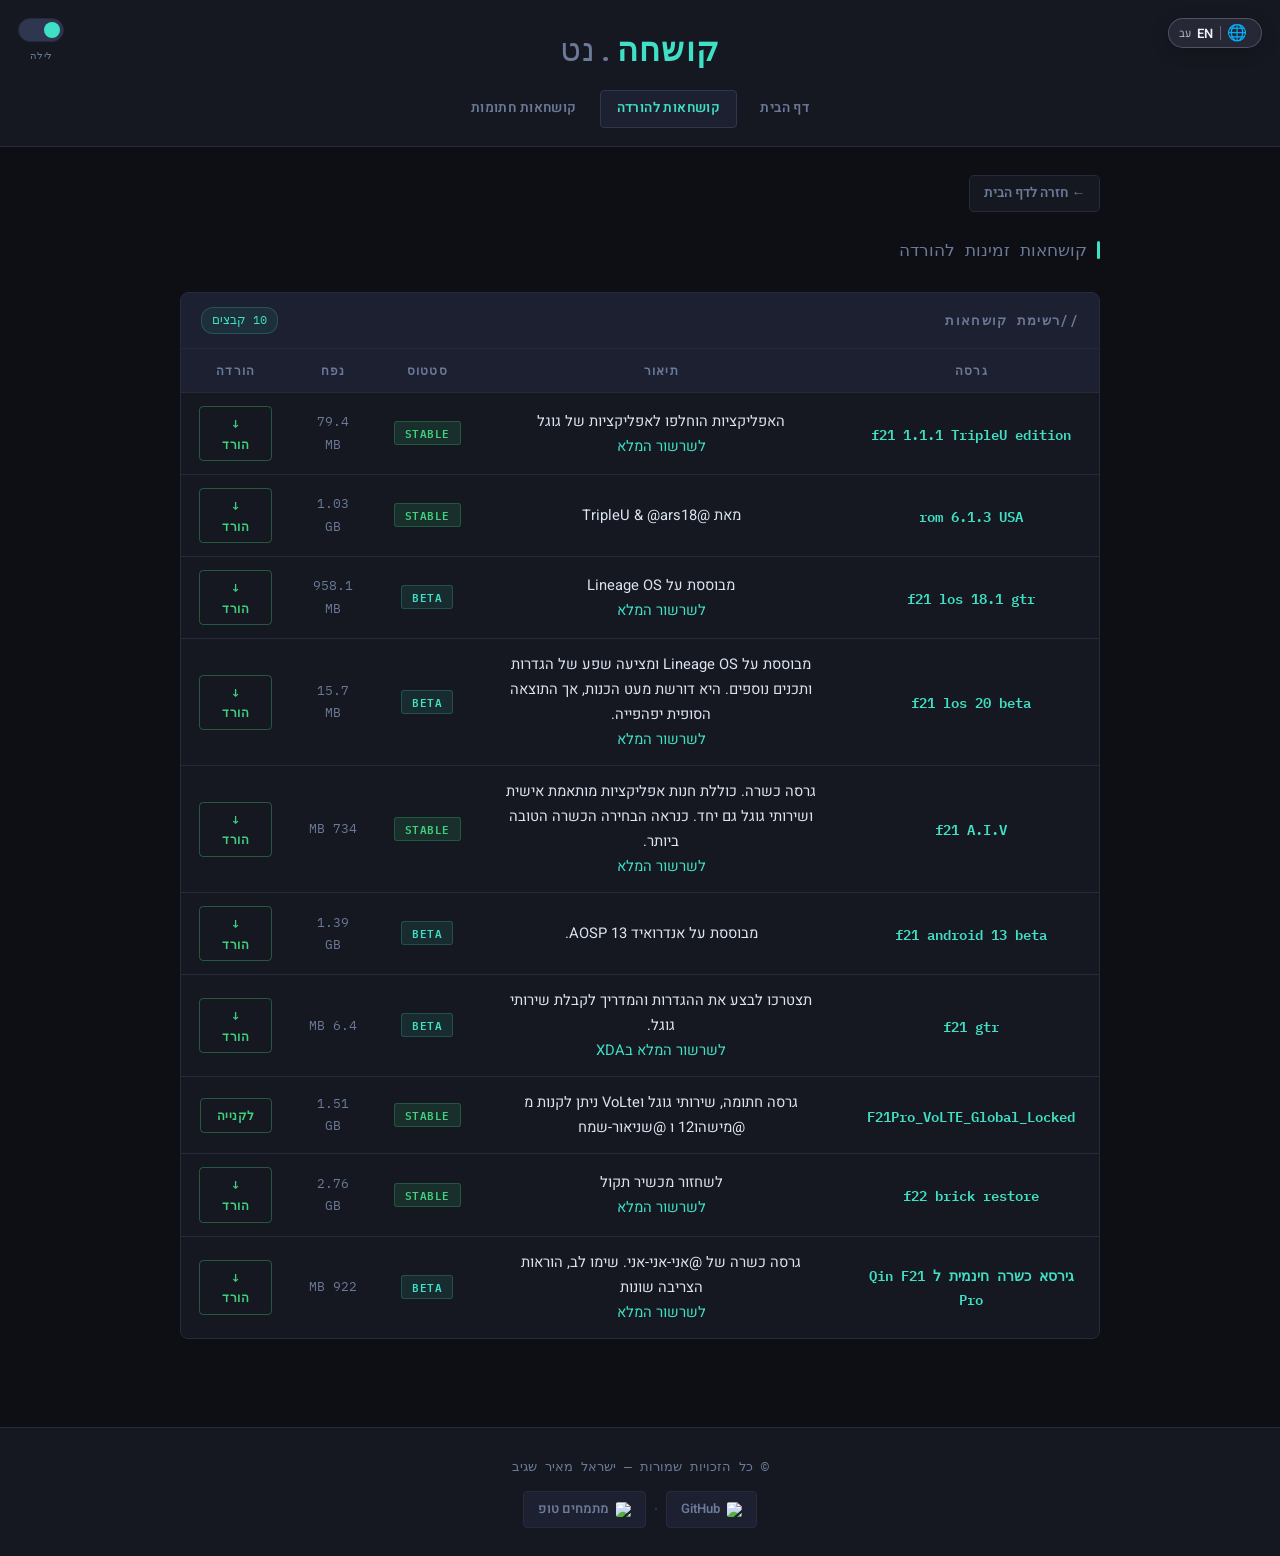
==== downloads.html @ 6fcfc046 "Update greeting from 'Hello' to 'Goodbye'" ====
<!DOCTYPE html>
<html lang="he" dir="rtl">
<head>
    <meta charset="UTF-8">
    <meta name="viewport" content="width=device-width, initial-scale=1.0">
    <meta name="description" content="קושחה.נט — רשימת קושחאות להורדה">
    <meta http-equiv="X-Content-Type-Options" content="nosniff">
    <meta http-equiv="X-Frame-Options" content="SAMEORIGIN">
    <title>קושחאות להורדה — קושחה.נט</title>
    <link rel="icon" type="image/png" href="favicon.png">
    <link rel="stylesheet" href="style.css">
    <style>
        /* ===== כפתור שפה צף ===== */
        .lang-toggle {
            position: fixed;
            top: 18px;
            right: 18px;
            z-index: 9999;
            display: flex;
            align-items: center;
            gap: 6px;
            background: var(--lang-bg, rgba(255,255,255,0.15));
            border: 1.5px solid var(--lang-border, rgba(255,255,255,0.35));
            backdrop-filter: blur(10px);
            -webkit-backdrop-filter: blur(10px);
            border-radius: 999px;
            padding: 6px 14px 6px 10px;
            cursor: pointer;
            box-shadow: 0 4px 18px rgba(0,0,0,0.18);
            transition: transform 0.15s ease, box-shadow 0.15s ease, background 0.2s;
            user-select: none;
            text-decoration: none;
            font-family: inherit;
        }

        .lang-toggle:hover {
            transform: translateY(-2px);
            box-shadow: 0 7px 24px rgba(0,0,0,0.25);
            background: var(--lang-bg-hover, rgba(255,255,255,0.25));
        }

        .lang-toggle:active {
            transform: translateY(0);
        }

        .lang-toggle .lang-globe {
            font-size: 16px;
            line-height: 1;
        }

        .lang-toggle .lang-text {
            font-size: 13px;
            font-weight: 600;
            letter-spacing: 0.04em;
            color: var(--lang-color, #fff);
            line-height: 1;
        }

        .lang-toggle .lang-current {
            font-size: 11px;
            font-weight: 400;
            opacity: 0.7;
            color: var(--lang-color, #fff);
            line-height: 1;
        }

        .lang-toggle .lang-divider {
            width: 1px;
            height: 14px;
            background: var(--lang-color, #fff);
            opacity: 0.3;
        }

        /* אנימציית החלפה */
        @keyframes langFlip {
            0%   { opacity: 1; transform: scale(1); }
            40%  { opacity: 0; transform: scale(0.85) rotate(-4deg); }
            60%  { opacity: 0; transform: scale(0.85) rotate(4deg); }
            100% { opacity: 1; transform: scale(1); }
        }

        .lang-flip {
            animation: langFlip 0.35s ease;
        }

        /* תמיכה בערכת נושא כהה/בהיר */
        :root {
            --lang-bg: rgba(60,60,80,0.45);
            --lang-bg-hover: rgba(60,60,80,0.65);
            --lang-border: rgba(180,180,220,0.3);
            --lang-color: #f0f0ff;
        }

        body.light-theme {
            --lang-bg: rgba(255,255,255,0.6);
            --lang-bg-hover: rgba(255,255,255,0.85);
            --lang-border: rgba(0,0,0,0.15);
            --lang-color: #1a1a2e;
        }
    </style>
</head>
<body>

    <!-- כפתור שפה צף -->
    <button class="lang-toggle" id="langToggle" title="Switch language / החלף שפה" aria-label="Switch language">
        <span class="lang-globe">🌐</span>
        <span class="lang-divider"></span>
        <span class="lang-text" id="langText">EN</span>
        <span class="lang-current" id="langCurrent">עב</span>
    </button>

    <!-- מתג ערכת נושא -->
    <div class="theme-toggle" role="switch" aria-label="החלפת מצב תצוגה">
        <label class="toggle-track" for="themeCheckbox" title="החלפת מצב יום/לילה">
            <input type="checkbox" id="themeCheckbox" aria-label="מצב יום">
            <span class="toggle-thumb"></span>
        </label>
        <span class="toggle-label" id="themeLabel">לילה</span>
    </div>

    <!-- כותרת -->
    <header>
        <div class="header-logo">קושחה<span>.נט</span></div>
        <nav>
            <a href="index.html" data-he="דף הבית" data-en="Home">דף הבית</a>
            <a href="downloads.html" class="active" data-he="קושחאות להורדה" data-en="Downloads">קושחאות להורדה</a>
            <a href="signed.html" data-he="קושחאות חתומות" data-en="Signed Firmware">קושחאות חתומות</a>
        </nav>
    </header>

    <!-- תוכן ראשי -->
    <main class="container">

        <a href="index.html" class="back-btn" data-he="← חזרה לדף הבית" data-en="← Back to Home">← חזרה לדף הבית</a>

        <div class="page-title" data-he="קושחאות זמינות להורדה" data-en="Available Firmware Downloads">קושחאות זמינות להורדה</div>

        <div class="table-wrap">
            <div class="table-header-bar">
                <h3 data-he="//רשימת קושחאות" data-en="// Firmware List">//רשימת קושחאות</h3>
                <span class="table-count" data-he="10 קבצים" data-en="10 files">10 קבצים</span>
            </div>

            <table>
                <thead>
                    <tr>
                        <th data-he="גרסה" data-en="Version">גרסה</th>
                        <th data-he="תיאור" data-en="Description">תיאור</th>
                        <th data-he="סטטוס" data-en="Status">סטטוס</th>
                        <th data-he="נפח" data-en="Size">נפח</th>
                        <th data-he="הורדה" data-en="Download">הורדה</th>
                    </tr>
                </thead>
                <tbody>
                    <tr>
                        <td class="fw-name">f21 1.1.1 TripleU edition</td>
                        <td>
                            <span data-he="האפליקציות הוחלפו לאפליקציות של גוגל" data-en="Apps replaced with Google apps">האפליקציות הוחלפו לאפליקציות של גוגל</span><br>
                            <a href="https://mitmachim.top/topic/77581/%D7%9C%D7%94%D7%95%D7%A8%D7%93%D7%94-%D7%92%D7%A8%D7%A1%D7%94-%D7%97%D7%93%D7%A9%D7%94-%D7%9E%D7%95%D7%AA%D7%90%D7%9E%D7%AA-%D7%90%D7%99%D7%A9%D7%99%D7%AA-%D7%9C-f21-%D7%94%D7%9B%D7%9C-%D7%91%D7%92%D7%A8%D7%A1%D7%94-%D7%A9%D7%9C-%D7%92%D7%95%D7%92%D7%9C" target="_blank" rel="noopener noreferrer" data-he="לשרשור המלא" data-en="Full thread">לשרשור המלא</a>
                        </td>
                        <td><span class="badge badge-stable">Stable</span></td>
                        <td class="fw-size">79.4 MB</td>
                        <td><a href="https://drive.google.com/file/d/1pqXryNNXKPpa6XJSjAknvTiu7kfflfbl/view?usp=sharing" class="dl-btn" target="_blank" rel="noopener noreferrer" data-he="↓ הורד" data-en="↓ Download">↓ הורד</a></td>
                    </tr>
                    <tr>
                        <td class="fw-name">rom 6.1.3 USA</td>
                        <td><span data-he="מאת @TripleU & @ars18" data-en="F21 Pro USA v6.1.3 - By @TripleU  & @ars18">מאת @TripleU & @ars18</span></td>
                        <td><span class="badge badge-stable">Stable</span></td>
                        <td class="fw-size">1.03 GB</td>
                        <td><a href="https://forums.jtechforums.org/t/rom-f21-pro-usa-v6-1-3-verizon-mms-fixed/4515" class="dl-btn" target="_blank" rel="noopener noreferrer" data-he="↓ הורד" data-en="↓ Download">↓ הורד</a></td>
                    </tr>
                    <tr>
                        <td class="fw-name">f21 los 18.1 gtr</td>
                        <td>
                            <span data-he="מבוססת על Lineage OS" data-en="Based on Lineage OS">מבוססת על Lineage OS</span><br>
                            <a href="https://mitmachim.top/topic/76460/%D7%9E%D7%93%D7%A8%D7%99%D7%9A-%D7%92%D7%A8%D7%A1%D7%94-%D7%97%D7%93%D7%A9%D7%94-%D7%A2%D7%91%D7%95%D7%A8-%D7%94-los-18.1-gapps-twrp-f21-pro" target="_blank" rel="noopener noreferrer" data-he="לשרשור המלא" data-en="Full thread">לשרשור המלא</a>
                        </td>
                        <td><span class="badge badge-beta">Beta</span></td>
                        <td class="fw-size">958.1 MB</td>
                        <td><a href="https://drive.google.com/file/d/1EA0KwBXQFkZ4ntP4xKPqSbTR3O1zgsYQ/view?usp=sharing" class="dl-btn" target="_blank" rel="noopener noreferrer" data-he="↓ הורד" data-en="↓ Download">↓ הורד</a></td>
                    </tr>
                    <tr>
                        <td class="fw-name">f21 los 20 beta</td>
                        <td>
                            <span data-he="מבוססת על Lineage OS ומציעה שפע של הגדרות ותכנים נוספים. היא דורשת מעט הכנות, אך התוצאה הסופית יפהפייה." data-en="Based on Lineage OS, offering a wealth of settings and extra content. Requires some preparation, but the end result is beautiful.">מבוססת על Lineage OS ומציעה שפע של הגדרות ותכנים נוספים. היא דורשת מעט הכנות, אך התוצאה הסופית יפהפייה.</span><br>
                            <a href="https://mitmachim.top/topic/75427/%D7%9E%D7%93%D7%A8%D7%99%D7%9A-%D7%92%D7%99%D7%A8%D7%A1%D7%94-%D7%90%D7%A0%D7%93%D7%A8%D7%95%D7%90%D7%99%D7%93-13-%D7%9C%D7%A9%D7%99%D7%95%D7%9E%D7%99-f21-%D7%9E%D7%A9%D7%94%D7%95-%D7%9E%D7%98%D7%95%D7%A8%D7%A3-%D7%92%D7%99%D7%A8%D7%A1%D7%AA-%D7%91%D7%98%D7%90" target="_blank" rel="noopener noreferrer" data-he="לשרשור המלא" data-en="Full thread">לשרשור המלא</a>
                        </td>
                        <td><span class="badge badge-beta">Beta</span></td>
                        <td class="fw-size">15.7 MB</td>
                        <td><a href="https://drive.google.com/drive/folders/1DYZHaD9ftGIMEYfgwARdG8gv0Eb-Jjxf?usp=sharing" class="dl-btn" target="_blank" rel="noopener noreferrer" data-he="↓ הורד" data-en="↓ Download">↓ הורד</a></td>
                    </tr>
                    <tr>
                        <td class="fw-name">f21 A.I.V</td>
                        <td>
                            <span data-he="גרסה כשרה. כוללת חנות אפליקציות מותאמת אישית ושירותי גוגל גם יחד. כנראה הבחירה הכשרה הטובה ביותר." data-en="Kosher version. Includes a custom app store and Google services together. Probably the best kosher choice.">גרסה כשרה. כוללת חנות אפליקציות מותאמת אישית ושירותי גוגל גם יחד. כנראה הבחירה הכשרה הטובה ביותר.</span><br>
                            <a href="https://mitmachim.top/post/841884" target="_blank" rel="noopener noreferrer" data-he="לשרשור המלא" data-en="Full thread">לשרשור המלא</a>
                        </td>
                        <td><span class="badge badge-stable">Stable</span></td>
                        <td class="fw-size">734 MB</td>
                        <td><a href="https://drive.google.com/file/d/1zmikpS3HCr-3eUgM90V9nBUnEIS4uiOX/view?usp=sharing" class="dl-btn" target="_blank" rel="noopener noreferrer" data-he="↓ הורד" data-en="↓ Download">↓ הורד</a></td>
                    </tr>
                    <tr>
                        <td class="fw-name">f21 android 13 beta</td>
                        <td><span data-he="מבוססת על אנדרואיד 13 AOSP." data-en="Based on Android 13 AOSP.">מבוססת על אנדרואיד 13 AOSP.</span></td>
                        <td><span class="badge badge-beta">Beta</span></td>
                        <td class="fw-size">1.39 GB</td>
                        <td><a href="https://drive.google.com/file/d/1gKMgRnjCpa2pzL26m84SDPIa29y5c0Tb/view?usp=sharing" class="dl-btn" target="_blank" rel="noopener noreferrer" data-he="↓ הורד" data-en="↓ Download">↓ הורד</a></td>
                    </tr>
                    <tr>
                        <td class="fw-name">f21 gtr</td>
                        <td>
                            <span data-he="תצטרכו לבצע את ההגדרות והמדריך לקבלת שירותי גוגל." data-en="You'll need to follow the setup guide to get Google services.">תצטרכו לבצע את ההגדרות והמדריך לקבלת שירותי גוגל.</span><br>
                            <a href="https://xdaforums.com/t/guide-xiaomi-qin-f21-pro-custom-firmware-root-playstore-certified.4405615/" target="_blank" rel="noopener noreferrer" data-he="לשרשור המלא בXDA" data-en="Full XDA thread">לשרשור המלא בXDA</a>
                        </td>
                        <td><span class="badge badge-beta">Beta</span></td>
                        <td class="fw-size">6.4 MB</td>
                        <td><a href="https://drive.google.com/file/d/1QlyaZyV14hZL3CRkq42XvIknG2wbVHMi/view?usp=sharing" class="dl-btn" target="_blank" rel="noopener noreferrer" data-he="↓ הורד" data-en="↓ Download">↓ הורד</a></td>
                    </tr>
                    <tr>
                        <td class="fw-name">F21Pro_VoLTE_Global_Locked</td>
                        <td><span data-he="גרסה חתומה, שירותי גוגל וVoLte ניתן לקנות מ @מישהו12 ו @שניאור-שמח" data-en="Signed version with Google services and VoLTE. Purchase from @מישהו12 and @שניאור-שמח">גרסה חתומה, שירותי גוגל וVoLte ניתן לקנות מ @מישהו12 ו @שניאור-שמח</span></td>
                        <td><span class="badge badge-stable">Stable</span></td>
                        <td class="fw-size">1.51 GB</td>
                        <td><a href="https://ko-fi.com/s/110f9facd6" class="dl-btn" target="_blank" rel="noopener noreferrer" data-he="לקנייה" data-en="Buy">לקנייה</a></td>
                    </tr>
                    <tr>
                        <td class="fw-name">f22 brick restore</td>
                        <td>
                            <span data-he="לשחזור מכשיר תקול" data-en="For restoring a bricked device">לשחזור מכשיר תקול</span><br>
                            <a href="https://mitmachim.top/topic/60327/%D7%9E%D7%93%D7%A8%D7%99%D7%9A-%D7%AA%D7%99%D7%A7%D7%95%D7%9F-f22-pro-%D7%9E%D7%94%D7%90%D7%A8%D7%93-%D7%91%D7%A8%D7%99%D7%A7-64-%D7%92%D7%99%D7%92%D7%94?_=1723385899027" target="_blank" rel="noopener noreferrer" data-he="לשרשור המלא" data-en="Full thread">לשרשור המלא</a>
                        </td>
                        <td><span class="badge badge-stable">Stable</span></td>
                        <td class="fw-size">2.76 GB</td>
                        <td><a href="https://drive.google.com/file/d/1Ey-KesbpngjNykw8tRVCGIifAOuMtfrh/view?usp=sharing" class="dl-btn" target="_blank" rel="noopener noreferrer" data-he="↓ הורד" data-en="↓ Download">↓ הורד</a></td>
                    </tr>
                    <tr>
                        <td class="fw-name" data-he="גירסא כשרה חינמית ל Qin F21 Pro" data-en="Free Kosher Version for Qin F21 Pro">גירסא כשרה חינמית ל Qin F21 Pro</td>
                        <td>
                            <span data-he="גרסה כשרה של @אני-אני-אני. שימו לב, הוראות הצריבה שונות" data-en="Kosher version by @אני-אני-אני. Note: flashing instructions differ.">גרסה כשרה של @אני-אני-אני. <br> שימו לב, הוראות הצריבה שונות</span><br>
                            <a href="https://mitmachim.top/topic/68619/%D7%A9%D7%99%D7%AA%D7%95%D7%A3-%D7%92%D7%99%D7%A8%D7%A1%D7%90-%D7%9B%D7%A9%D7%A8%D7%94-%D7%97%D7%99%D7%A0%D7%9E%D7%99%D7%AA-%D7%9C-qin-f21-pro" target="_blank" rel="noopener noreferrer" data-he="לשרשור המלא" data-en="Full thread">לשרשור המלא</a>
                        </td>
                        <td><span class="badge badge-beta">Beta</span></td>
                        <td class="fw-size">922 MB</td>
                        <td><a href="https://drive.google.com/file/d/1Z2H-EvYXs7DPbKkjcTv0CM7zXs8fkHm4/view?pli=1" class="dl-btn" target="_blank" rel="noopener noreferrer" data-he="↓ הורד" data-en="↓ Download">↓ הורד</a></td>
                    </tr>
                </tbody>
            </table>
        </div>

    </main>

    <!-- פוטר -->
    <footer>
        <p class="footer-copy">© כל הזכויות שמורות — ישראל מאיר שגיב</p>
        <div class="footer-links">
            <a href="https://github.com/mahaneh-iedidim" target="_blank" rel="noopener noreferrer">
                <img src="https://github.com/favicon.ico" alt="GitHub" loading="lazy">
                GitHub
            </a>
            <span class="footer-sep">•</span>
            <a href="https://mitmachim.top/user/%D7%9E%D7%97%D7%A0%D7%94-%D7%99%D7%93%D7%99%D7%93%D7%99%D7%9D" target="_blank" rel="noopener noreferrer">
                <img src="https://mitmachim.top/favicon.ico" alt="מתמחים טופ" loading="lazy">
                מתמחים טופ
            </a>
        </div>
    </footer>

    <script src="app.js"></script>
    <script>
    (function () {
        const btn       = document.getElementById('langToggle');
        const langText  = document.getElementById('langText');
        const langCurr  = document.getElementById('langCurrent');
        const html      = document.documentElement;

        // Extra strings not covered by data-he/data-en attributes
        const PAGE_TITLES = {
            he: 'קושחאות להורדה — קושחה.נט',
            en: 'Firmware Downloads — Kushcha.net'
        };

        let currentLang = localStorage.getItem('siteLang') || 'he';

        function applyLang(lang) {
            currentLang = lang;
            localStorage.setItem('siteLang', lang);

            // Set HTML dir + lang
            if (lang === 'en') {
                html.setAttribute('lang', 'en');
                html.setAttribute('dir', 'ltr');
            } else {
                html.setAttribute('lang', 'he');
                html.setAttribute('dir', 'rtl');
            }

            // Update page title
            document.title = PAGE_TITLES[lang];

            // Translate all elements with data-he / data-en
            document.querySelectorAll('[data-he][data-en]').forEach(el => {
                el.textContent = el.dataset[lang];
            });

            // Update button labels
            if (lang === 'en') {
                langText.textContent = 'עב';
                langCurr.textContent = 'EN';
                btn.title = 'החלף לעברית';
                btn.setAttribute('aria-label', 'Switch to Hebrew');
            } else {
                langText.textContent = 'EN';
                langCurr.textContent = 'עב';
                btn.title = 'Switch to English';
                btn.setAttribute('aria-label', 'Switch to English');
            }
        }

        // Initial apply
        applyLang(currentLang);

        // Toggle on click
        btn.addEventListener('click', () => {
            btn.classList.remove('lang-flip');
            // Force reflow to restart animation
            void btn.offsetWidth;
            btn.classList.add('lang-flip');
            applyLang(currentLang === 'he' ? 'en' : 'he');
        });

        btn.addEventListener('animationend', () => {
            btn.classList.remove('lang-flip');
        });
    })();
    </script>
</body>
</html>
---- style.css ----
/* =============================================
   קושחה.נט — style.css
   עיצוב: תעשייתי-טכנולוגי, ישיר ונקי
   ============================================= */

@import url('https://fonts.googleapis.com/css2?family=IBM+Plex+Mono:wght@400;600&family=Heebo:wght@300;400;600;700&display=swap');

/* ─── משתני צבע ─── */
:root {
    --bg:           #0d0f14;
    --surface:      #151820;
    --surface-2:    #1c2030;
    --border:       #252b3b;
    --border-light: #2e3650;
    --text:         #dce3f0;
    --text-muted:   #6b7a99;
    --accent:       #3fe0c5;
    --accent-dim:   #1a9e8b;
    --danger:       #e05c3f;
    --green:        #3fd17d;
    --white:        #ffffff;
}

body.light-mode {
    --bg:           #f4f6fb;
    --surface:      #ffffff;
    --surface-2:    #edf0f7;
    --border:       #d8dce8;
    --border-light: #c4cad8;
    --text:         #1a1f2e;
    --text-muted:   #7a859e;
    --accent:       #0a7d6c;
    --accent-dim:   #0a6057;
}

/* ─── ריסט ובסיס ─── */
*, *::before, *::after { box-sizing: border-box; margin: 0; padding: 0; }

html { scroll-behavior: smooth; }

body {
    font-family: 'Heebo', sans-serif;
    background-color: var(--bg);
    color: var(--text);
    line-height: 1.7;
    min-height: 100vh;
    transition: background-color 0.35s, color 0.35s;
    direction: rtl;
}

a { color: var(--accent); text-decoration: none; transition: color 0.2s; }
a:hover { color: var(--white); }

/* ─── מתג ערכת נושא ─── */
.theme-toggle {
    position: fixed;
    top: 18px;
    left: 18px;
    z-index: 999;
    display: flex;
    flex-direction: column;
    align-items: center;
    gap: 5px;
}

.toggle-track {
    width: 46px;
    height: 24px;
    background: var(--border-light);
    border-radius: 12px;
    position: relative;
    cursor: pointer;
    border: 1px solid var(--border);
    transition: background 0.3s;
}

.toggle-track input { display: none; }

.toggle-thumb {
    position: absolute;
    top: 3px;
    right: 3px;
    width: 16px;
    height: 16px;
    background: var(--accent);
    border-radius: 50%;
    transition: transform 0.3s;
}

.toggle-track input:checked ~ .toggle-thumb { transform: translateX(-22px); }
.toggle-track input:checked ~ .toggle-thumb { background: var(--accent); }

.toggle-label {
    font-size: 10px;
    font-family: 'IBM Plex Mono', monospace;
    color: var(--text-muted);
    letter-spacing: 0.05em;
    text-transform: uppercase;
    user-select: none;
}

/* ─── כותרת ─── */
header {
    background: var(--surface);
    border-bottom: 1px solid var(--border);
    padding: 22px 0 18px;
    text-align: center;
    position: relative;
}

.header-logo {
    font-family: 'IBM Plex Mono', monospace;
    font-size: 2em;
    font-weight: 600;
    color: var(--accent);
    letter-spacing: 0.04em;
    display: inline-block;
}

.header-logo span {
    color: var(--text-muted);
    font-weight: 400;
}

nav {
    margin-top: 14px;
    display: flex;
    justify-content: center;
    gap: 6px;
}

nav a {
    font-size: 0.85em;
    font-weight: 600;
    color: var(--text-muted);
    padding: 6px 16px;
    border: 1px solid transparent;
    border-radius: 4px;
    transition: all 0.2s;
    letter-spacing: 0.03em;
}

nav a:hover, nav a.active {
    color: var(--accent);
    border-color: var(--border-light);
    background: var(--surface-2);
}

/* ─── כלי עזר ─── */
.container { max-width: 960px; margin: 0 auto; padding: 28px 20px; }

.page-title {
    font-family: 'IBM Plex Mono', monospace;
    font-size: 1.05em;
    color: var(--text-muted);
    margin-bottom: 28px;
    display: flex;
    align-items: center;
    gap: 10px;
}

.page-title::before {
    content: '';
    display: block;
    width: 3px;
    height: 18px;
    background: var(--accent);
    border-radius: 2px;
    flex-shrink: 0;
}

/* ─── כרטיס "אודות" ─── */
.about-card {
    background: var(--surface);
    border: 1px solid var(--border);
    border-radius: 8px;
    padding: 36px 40px;
    margin-bottom: 36px;
    position: relative;
    overflow: hidden;
}

.about-card::before {
    content: '';
    position: absolute;
    top: 0; right: 0;
    width: 4px;
    height: 100%;
    background: linear-gradient(to bottom, var(--accent), transparent);
    border-radius: 0 8px 8px 0;
}

.about-card h2 {
    font-family: 'IBM Plex Mono', monospace;
    font-size: 0.95em;
    font-weight: 600;
    color: var(--accent);
    text-transform: uppercase;
    letter-spacing: 0.12em;
    margin-bottom: 16px;
}

.about-card p {
    color: var(--text);
    font-size: 1em;
    font-weight: 300;
    line-height: 1.8;
}

.tag-line {
    display: inline-block;
    margin-top: 18px;
    padding: 4px 14px;
    background: var(--surface-2);
    border: 1px solid var(--border-light);
    border-radius: 20px;
    font-size: 0.78em;
    font-family: 'IBM Plex Mono', monospace;
    color: var(--text-muted);
    letter-spacing: 0.05em;
}

/* ─── לחצן חזרה ─── */
.back-btn {
    display: inline-flex;
    align-items: center;
    gap: 8px;
    font-size: 0.85em;
    font-weight: 600;
    color: var(--text-muted);
    border: 1px solid var(--border);
    border-radius: 5px;
    padding: 6px 14px;
    margin-bottom: 24px;
    background: var(--surface);
    transition: all 0.2s;
}

.back-btn:hover { color: var(--accent); border-color: var(--accent-dim); }

/* ─── טבלת קושחאות ─── */
.table-wrap {
    background: var(--surface);
    border: 1px solid var(--border);
    border-radius: 8px;
    overflow: hidden;
}

.table-header-bar {
    display: flex;
    align-items: center;
    justify-content: space-between;
    padding: 14px 20px;
    border-bottom: 1px solid var(--border);
    background: var(--surface-2);
}

.table-header-bar h3 {
    font-family: 'IBM Plex Mono', monospace;
    font-size: 0.82em;
    font-weight: 600;
    color: var(--text-muted);
    text-transform: uppercase;
    letter-spacing: 0.1em;
}

.table-count {
    font-family: 'IBM Plex Mono', monospace;
    font-size: 0.76em;
    color: var(--accent);
    background: rgba(63, 224, 197, 0.08);
    border: 1px solid rgba(63, 224, 197, 0.2);
    padding: 2px 10px;
    border-radius: 12px;
}

table {
    width: 100%;
    border-collapse: collapse;
}

thead th {
    padding: 11px 18px;
    text-align: center;
    font-size: 0.78em;
    font-family: 'IBM Plex Mono', monospace;
    font-weight: 600;
    color: var(--text-muted);
    text-transform: uppercase;
    letter-spacing: 0.1em;
    background: var(--surface-2);
    border-bottom: 1px solid var(--border);
}

tbody tr {
    border-bottom: 1px solid var(--border);
    transition: background 0.15s;
}

tbody tr:last-child { border-bottom: none; }
tbody tr:hover { background: var(--surface-2); }

tbody td {
    padding: 13px 18px;
    text-align: center;
    font-size: 0.92em;
    color: var(--text);
}

.fw-name {
    font-family: 'IBM Plex Mono', monospace;
    font-size: 0.88em !important;
    font-weight: 600;
    color: var(--accent) !important;
}

.fw-size {
    font-family: 'IBM Plex Mono', monospace;
    font-size: 0.82em !important;
    color: var(--text-muted) !important;
}

.badge {
    display: inline-block;
    padding: 2px 10px;
    border-radius: 3px;
    font-size: 0.72em;
    font-family: 'IBM Plex Mono', monospace;
    font-weight: 600;
    letter-spacing: 0.05em;
    text-transform: uppercase;
}

.badge-stable  { background: rgba(63, 209, 125, 0.12); color: var(--green); border: 1px solid rgba(63, 209, 125, 0.25); }
.badge-beta    { background: rgba(63, 224, 197, 0.10); color: var(--accent); border: 1px solid rgba(63, 224, 197, 0.2); }
.badge-alpha   { background: rgba(224, 92, 63, 0.10); color: var(--danger); border: 1px solid rgba(224, 92, 63, 0.2); }
.badge-legacy  { background: rgba(107, 122, 153, 0.12); color: var(--text-muted); border: 1px solid var(--border-light); }

.dl-btn {
    display: inline-flex;
    align-items: center;
    gap: 6px;
    padding: 6px 16px;
    background: transparent;
    color: var(--green);
    border: 1px solid rgba(63, 209, 125, 0.35);
    border-radius: 4px;
    font-size: 0.82em;
    font-family: 'IBM Plex Mono', monospace;
    font-weight: 600;
    cursor: pointer;
    transition: all 0.2s;
    letter-spacing: 0.04em;
}

.dl-btn:hover {
    background: rgba(63, 209, 125, 0.1);
    border-color: var(--green);
    color: var(--green);
}

.dl-btn.disabled {
    color: var(--text-muted);
    border-color: var(--border);
    cursor: not-allowed;
    opacity: 0.5;
}

.dl-btn.disabled:hover { background: transparent; }

/* ─── בלוק מחולק לשניים ─── */
.split-container {
    display: flex;
    gap: 20px;
    margin-top: 40px;
}

.split-box {
    flex: 1;
    background: var(--surface);
    border: 1px solid var(--border);
    border-radius: 8px;
    padding: 24px;
}

.split-box h2 {
    font-family: 'Heebo', sans-serif;
    font-size: 0.95em;
    font-weight: 600;
    color: var(--accent);
    text-transform: uppercase;
    letter-spacing: 0.12em;
    margin-bottom: 12px;
}

/* ─── פוטר ─── */
footer {
    background: var(--surface);
    border-top: 1px solid var(--border);
    padding: 28px 20px;
    text-align: center;
    margin-top: 60px;
}

.footer-copy {
    font-size: 0.8em;
    color: var(--text-muted);
    font-family: 'IBM Plex Mono', monospace;
    margin-bottom: 14px;
}

.footer-links {
    display: flex;
    justify-content: center;
    align-items: center;
    gap: 8px;
    flex-wrap: wrap;
}

.footer-links a {
    display: inline-flex;
    align-items: center;
    gap: 7px;
    font-size: 0.82em;
    font-weight: 600;
    color: var(--text-muted);
    padding: 6px 14px;
    border: 1px solid var(--border);
    border-radius: 4px;
    background: var(--surface-2);
    transition: all 0.2s;
}

.footer-links a:hover {
    color: var(--accent);
    border-color: var(--accent-dim);
}

.footer-links a img { width: 15px; height: 15px; border-radius: 2px; }
.footer-sep { color: var(--border-light); font-size: 0.7em; }

/* ─── רספונסיב משופר מעודכן ─── */
@media (max-width: 768px) {
    /* 1. התאמת המכולה הראשית */
    .container {
        padding: 15px 12px;
    }

    /* 2. לוגו ותפריט */
    .header-logo { font-size: 1.6em; }
    
    nav { 
        flex-wrap: wrap; 
        gap: 8px; 
        padding: 0 10px;
    }
    
    nav a { 
        flex: 1 1 40%; 
        padding: 8px; 
        font-size: 0.85em; 
        text-align: center;
    }

    /* 3. כרטיס אודות */
    .about-card { 
        padding: 20px 15px; 
        margin-bottom: 20px;
    }

    /* 4. פתרון הטבלה - הפיכתה לרשימה */
    .table-wrap {
        border: none;
        background: transparent;
    }

    /* חשוב: הוספתי החרגה ל-theme-toggle כדי שלא יימרח */
    table, thead, tbody, th, td, tr { 
        display: block; 
    }

    thead { 
        display: none; 
    }

    tbody tr {
        background: var(--surface);
        border: 1px solid var(--border);
        border-radius: 8px;
        margin-bottom: 12px;
        padding: 10px;
    }

    tbody td {
        text-align: right;
        padding: 8px 5px !important;
        border-bottom: 1px solid var(--border-light);
        display: flex;
        justify-content: space-between;
        align-items: center;
    }

    tbody td:last-child {
        border-bottom: none;
        justify-content: center; 
        padding-top: 15px !important;
    }

    /* 5. תיקון כפתור ערכת נושא - מניעת מריחה */
    .theme-toggle { 
        top: 10px; 
        left: 10px;
        display: flex !important; /* מבטל את ה-block */
        flex-direction: column;
        align-items: center;
        width: auto !important;
    }
    
    .toggle-track {
        display: block !important;
        width: 46px !important; /* חזרה לגודל המקורי */
        height: 24px !important;
        position: relative !important;
    }

    .toggle-thumb {
        display: block !important;
        position: absolute !important;
    }

    .toggle-label {
        display: block !important;
        width: auto !important;
        margin-top: 4px;
    }
}

/* תיקון למסכים קטנים מאוד */
@media (max-width: 480px) {
    .header-logo { font-size: 1.3em; }
    nav a { flex: 1 1 100%; } 
   .split-container {
    flex-direction: column;
}
}
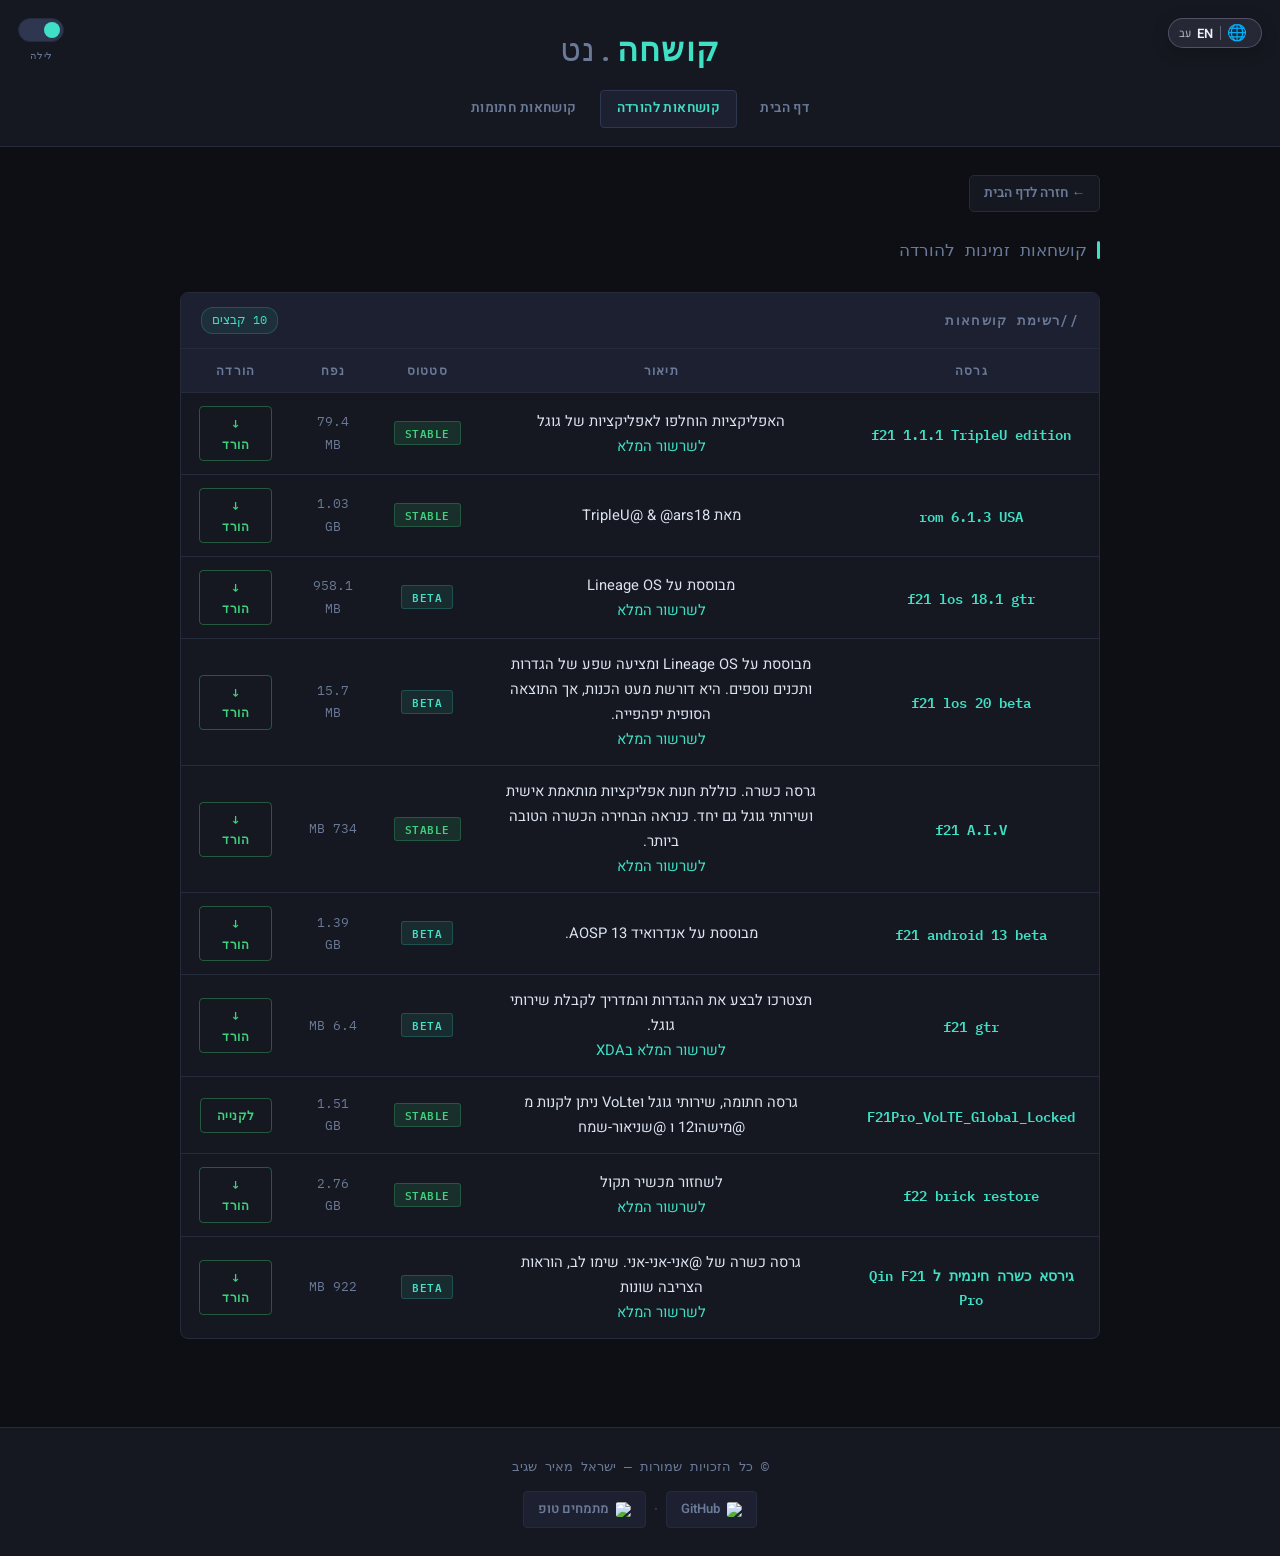
==== commit 9477a04d: "Update print statement from 'Hello' to 'Goodbye'" ====
--- a/downloads.html
+++ b/downloads.html
@@ -164,7 +164,7 @@
                     </tr>
                     <tr>
                         <td class="fw-name">rom 6.1.3 USA</td>
-                        <td><span data-he="מאת @TripleU & @ars18" data-en="F21 Pro USA v6.1.3 - By @TripleU  & @ars18">מאת @TripleU & @ars18</span></td>
+                        <td><span data-he="מאת TripleU@ & @ars18" data-en="F21 Pro USA v6.1.3 - By @TripleU  & @ars18">מאת @TripleU & @ars18</span></td>
                         <td><span class="badge badge-stable">Stable</span></td>
                         <td class="fw-size">1.03 GB</td>
                         <td><a href="https://forums.jtechforums.org/t/rom-f21-pro-usa-v6-1-3-verizon-mms-fixed/4515" class="dl-btn" target="_blank" rel="noopener noreferrer" data-he="↓ הורד" data-en="↓ Download">↓ הורד</a></td>
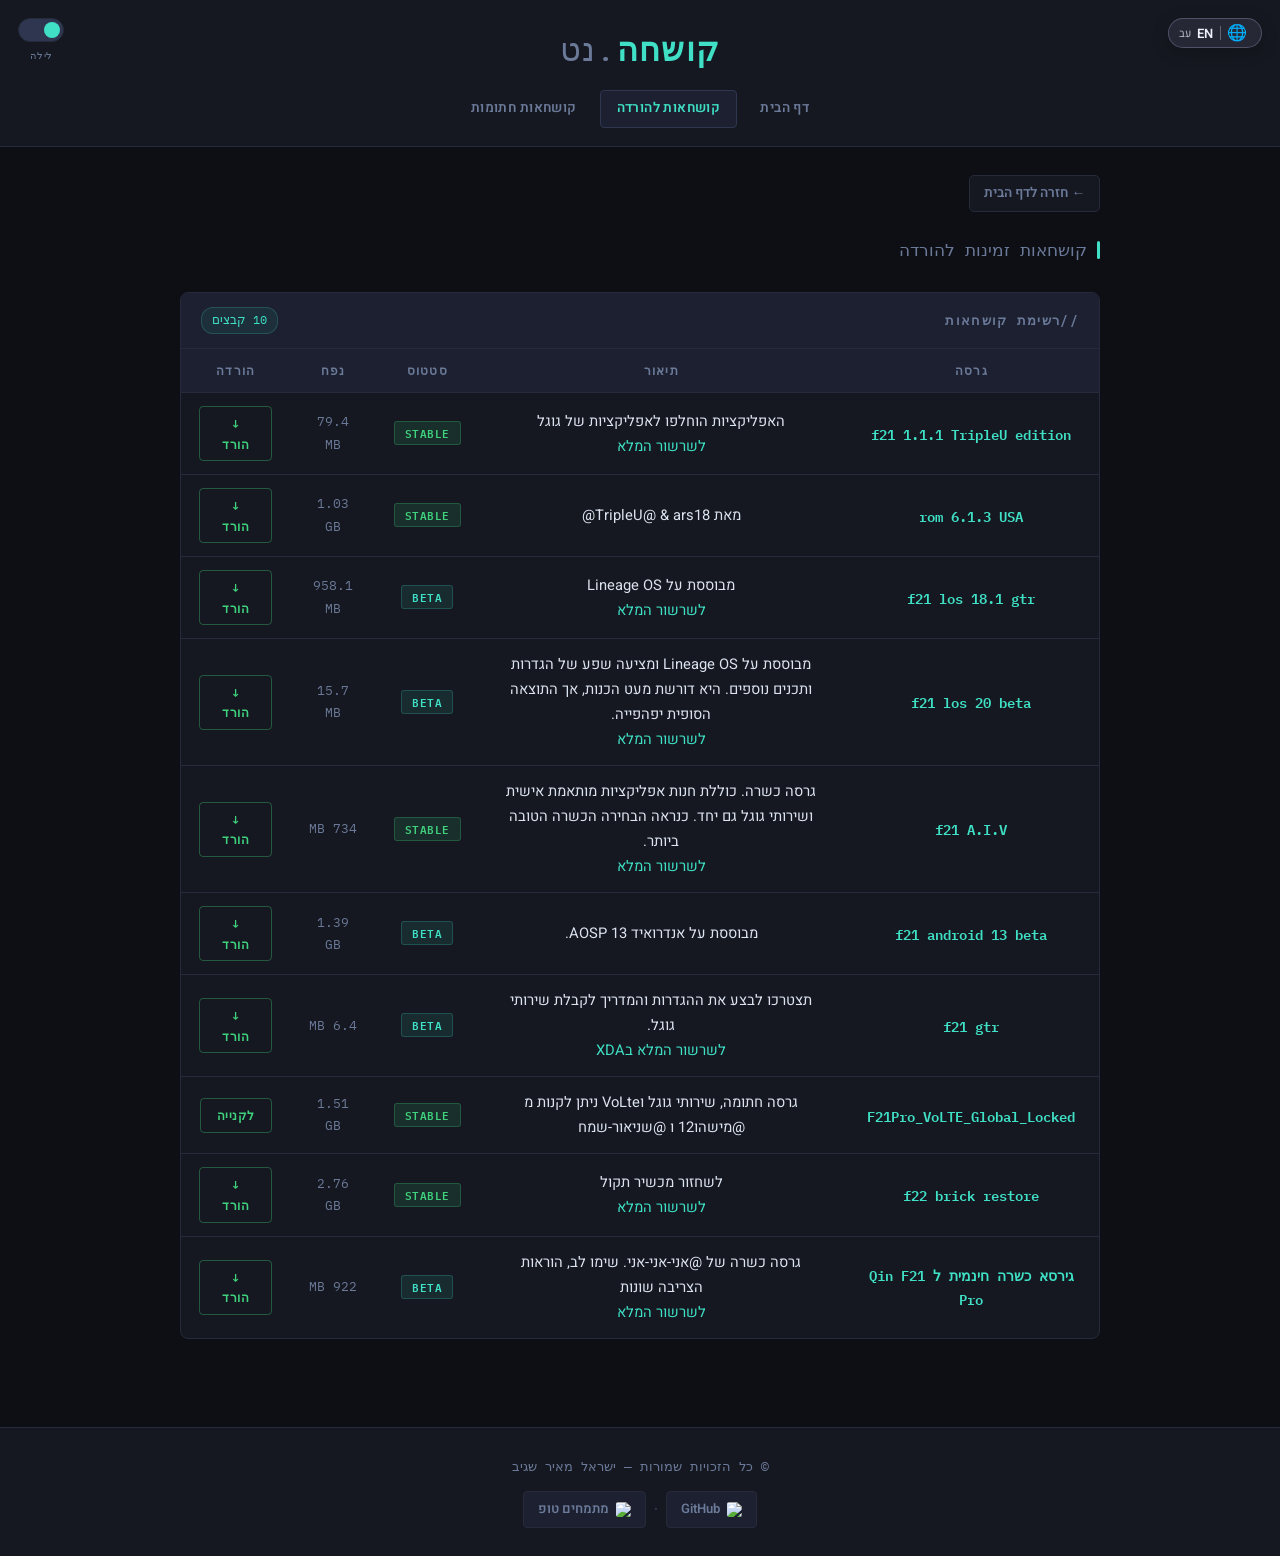
==== commit 982be5f7: "Update fmt.Println message from 'Hello' to 'Goodbye'" ====
--- a/downloads.html
+++ b/downloads.html
@@ -164,7 +164,7 @@
                     </tr>
                     <tr>
                         <td class="fw-name">rom 6.1.3 USA</td>
-                        <td><span data-he="מאת TripleU@ & @ars18" data-en="F21 Pro USA v6.1.3 - By @TripleU  & @ars18">מאת @TripleU & @ars18</span></td>
+                        <td><span data-he="מאת TripleU@ & ars18@" data-en="F21 Pro USA v6.1.3 - By @TripleU  & @ars18">מאת @TripleU & @ars18</span></td>
                         <td><span class="badge badge-stable">Stable</span></td>
                         <td class="fw-size">1.03 GB</td>
                         <td><a href="https://forums.jtechforums.org/t/rom-f21-pro-usa-v6-1-3-verizon-mms-fixed/4515" class="dl-btn" target="_blank" rel="noopener noreferrer" data-he="↓ הורד" data-en="↓ Download">↓ הורד</a></td>
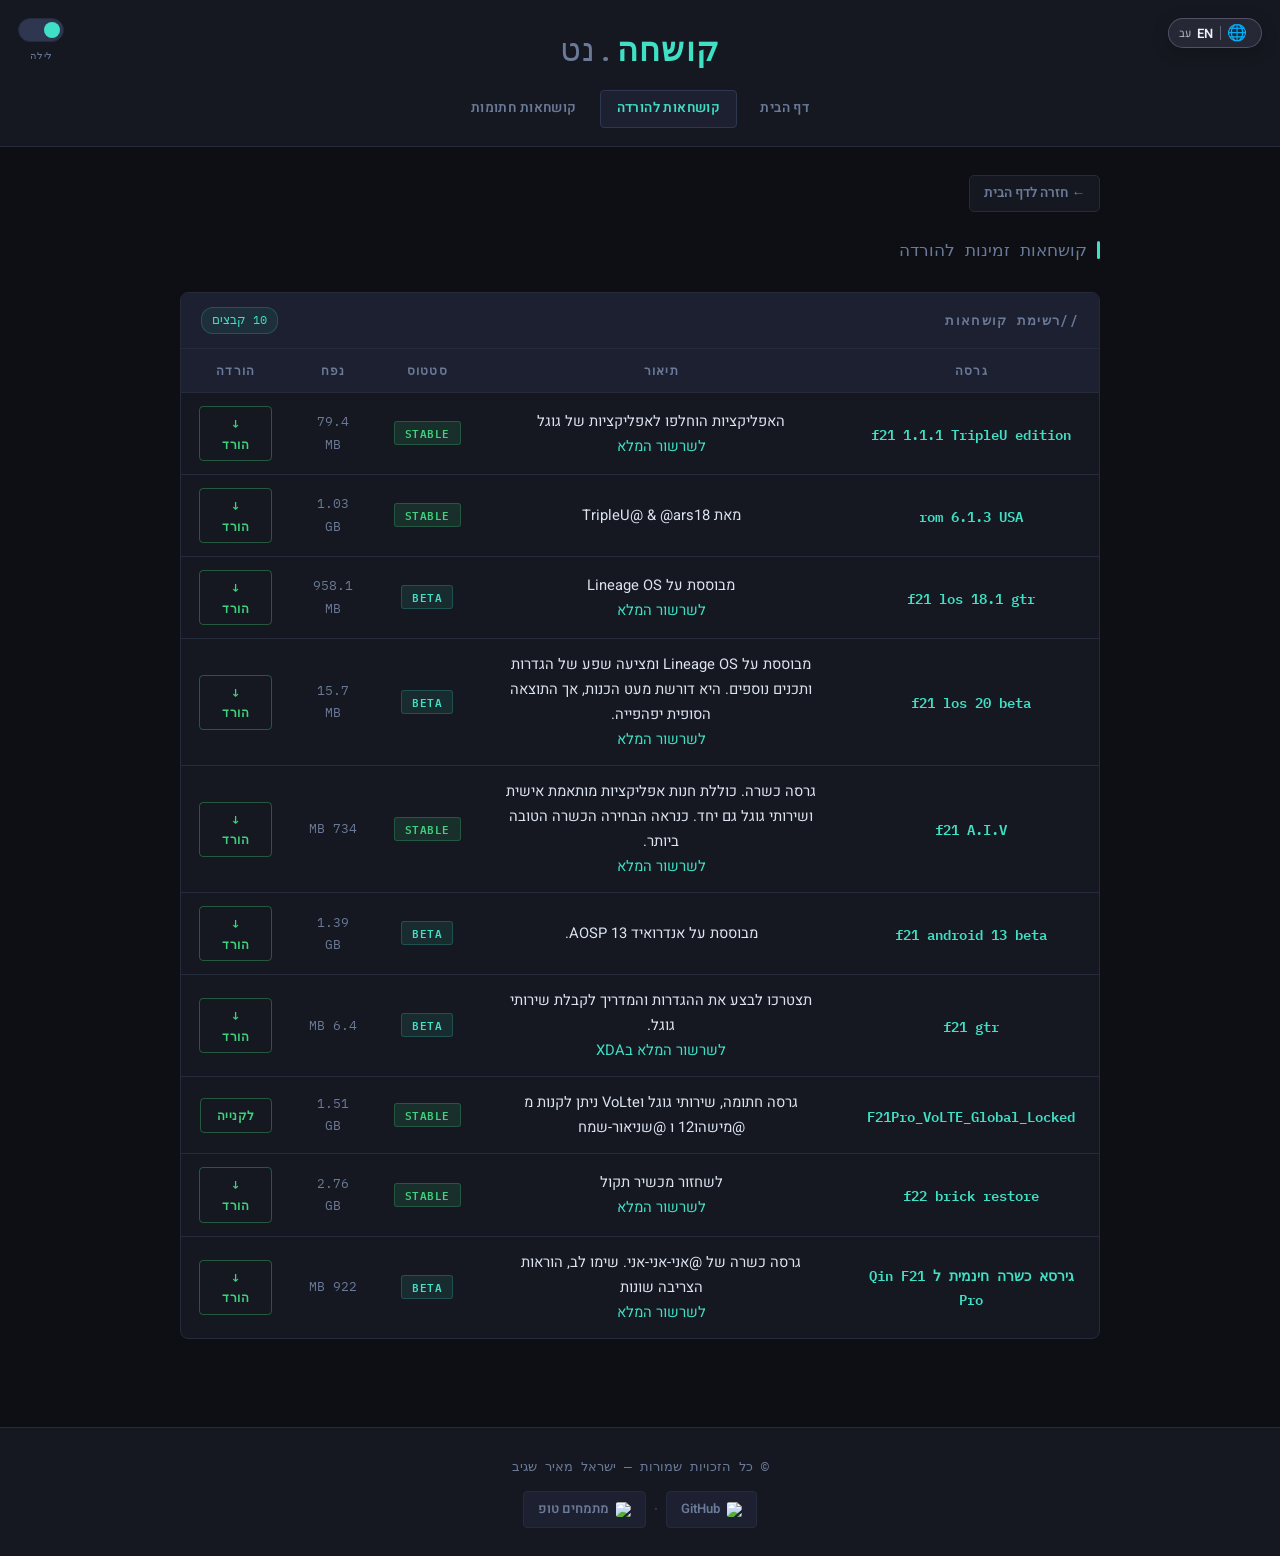
==== commit f8e71e4e: "Update print statement from 'Hello' to 'Goodbye'" ====
--- a/downloads.html
+++ b/downloads.html
@@ -164,7 +164,7 @@
                     </tr>
                     <tr>
                         <td class="fw-name">rom 6.1.3 USA</td>
-                        <td><span data-he="מאת TripleU@ & ars18@" data-en="F21 Pro USA v6.1.3 - By @TripleU  & @ars18">מאת @TripleU & @ars18</span></td>
+                        <td><span data-he="מאת TripleU@ & @ars18" data-en="F21 Pro USA v6.1.3 - By @TripleU  & @ars18">מאת @TripleU & @ars18</span></td>
                         <td><span class="badge badge-stable">Stable</span></td>
                         <td class="fw-size">1.03 GB</td>
                         <td><a href="https://forums.jtechforums.org/t/rom-f21-pro-usa-v6-1-3-verizon-mms-fixed/4515" class="dl-btn" target="_blank" rel="noopener noreferrer" data-he="↓ הורד" data-en="↓ Download">↓ הורד</a></td>
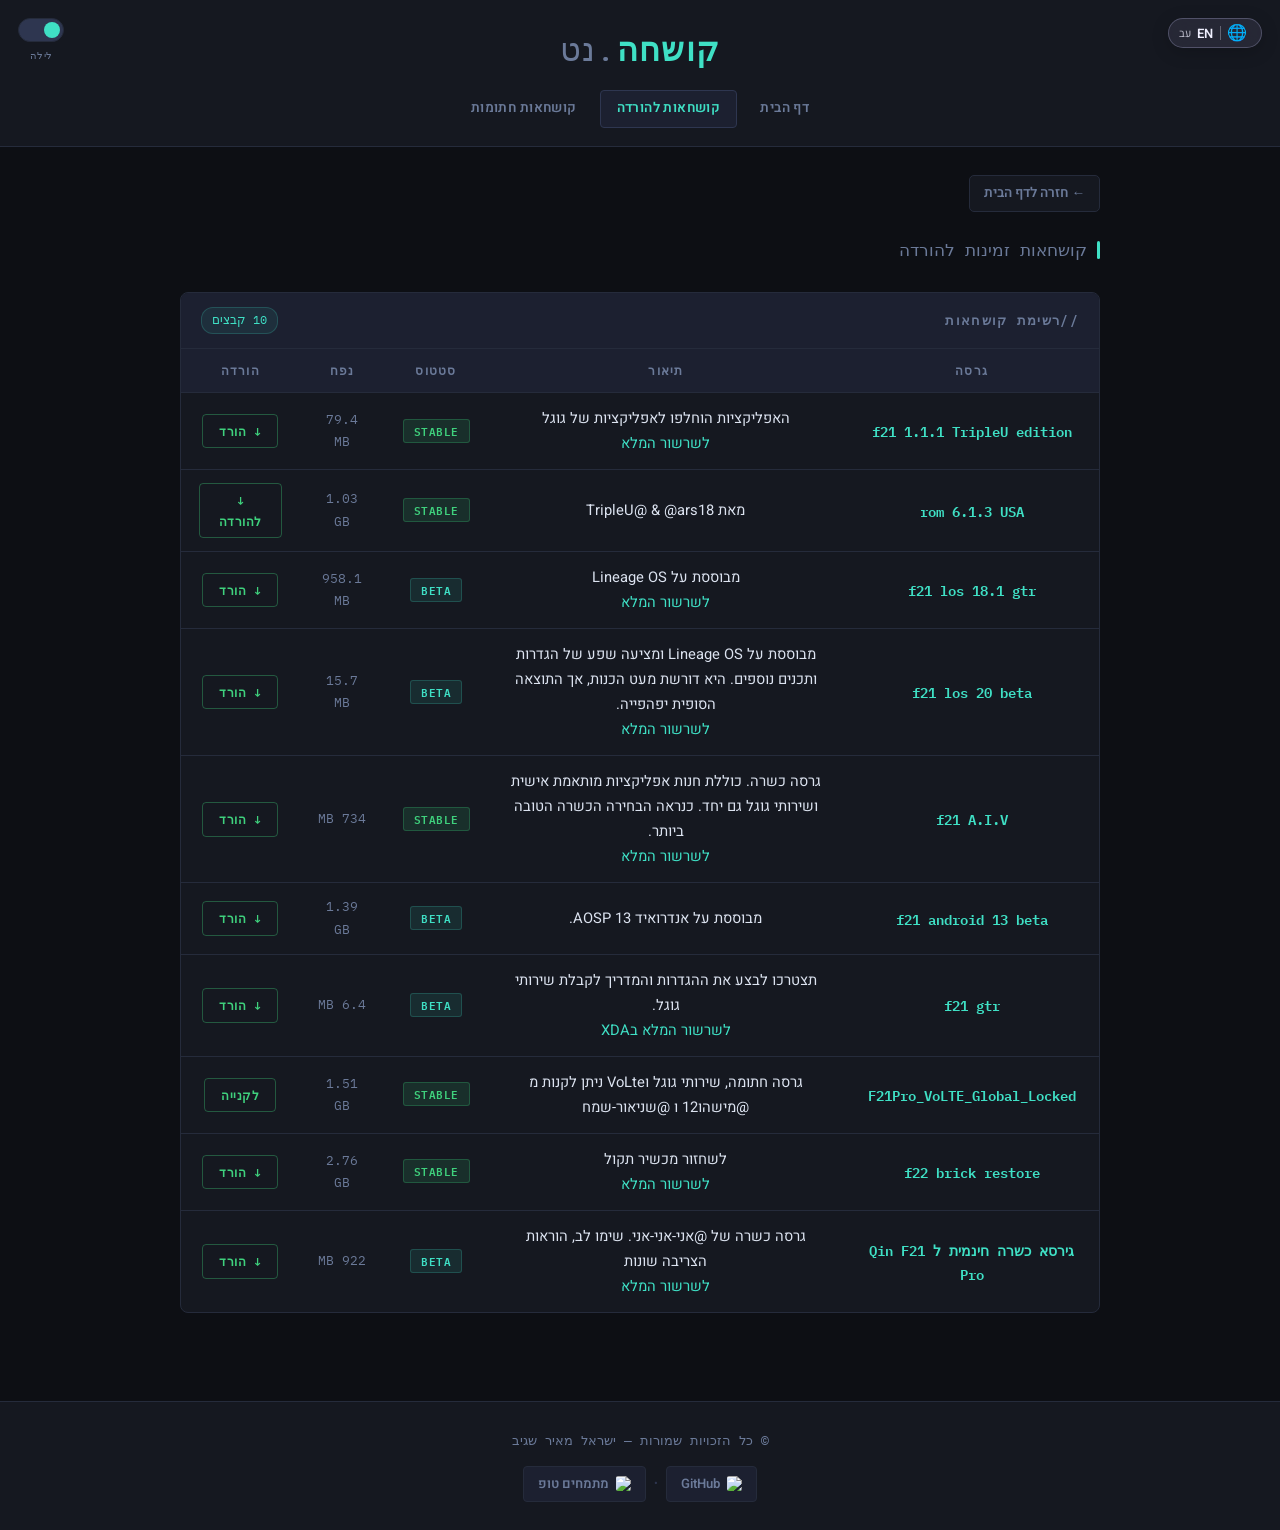
==== commit cb7a8992: "Update downloads.html" ====
--- a/downloads.html
+++ b/downloads.html
@@ -167,7 +167,7 @@
                         <td><span data-he="מאת TripleU@ & @ars18" data-en="F21 Pro USA v6.1.3 - By @TripleU  & @ars18">מאת @TripleU & @ars18</span></td>
                         <td><span class="badge badge-stable">Stable</span></td>
                         <td class="fw-size">1.03 GB</td>
-                        <td><a href="https://forums.jtechforums.org/t/rom-f21-pro-usa-v6-1-3-verizon-mms-fixed/4515" class="dl-btn" target="_blank" rel="noopener noreferrer" data-he="↓ הורד" data-en="↓ Download">↓ הורד</a></td>
+                        <td><a href="https://forums.jtechforums.org/t/rom-f21-pro-usa-v6-1-3-verizon-mms-fixed/4515" class="dl-btn" target="_blank" rel="noopener noreferrer" data-he="↓ להורדה" data-en="↓ Download">↓ הורד</a></td>
                     </tr>
                     <tr>
                         <td class="fw-name">f21 los 18.1 gtr</td>
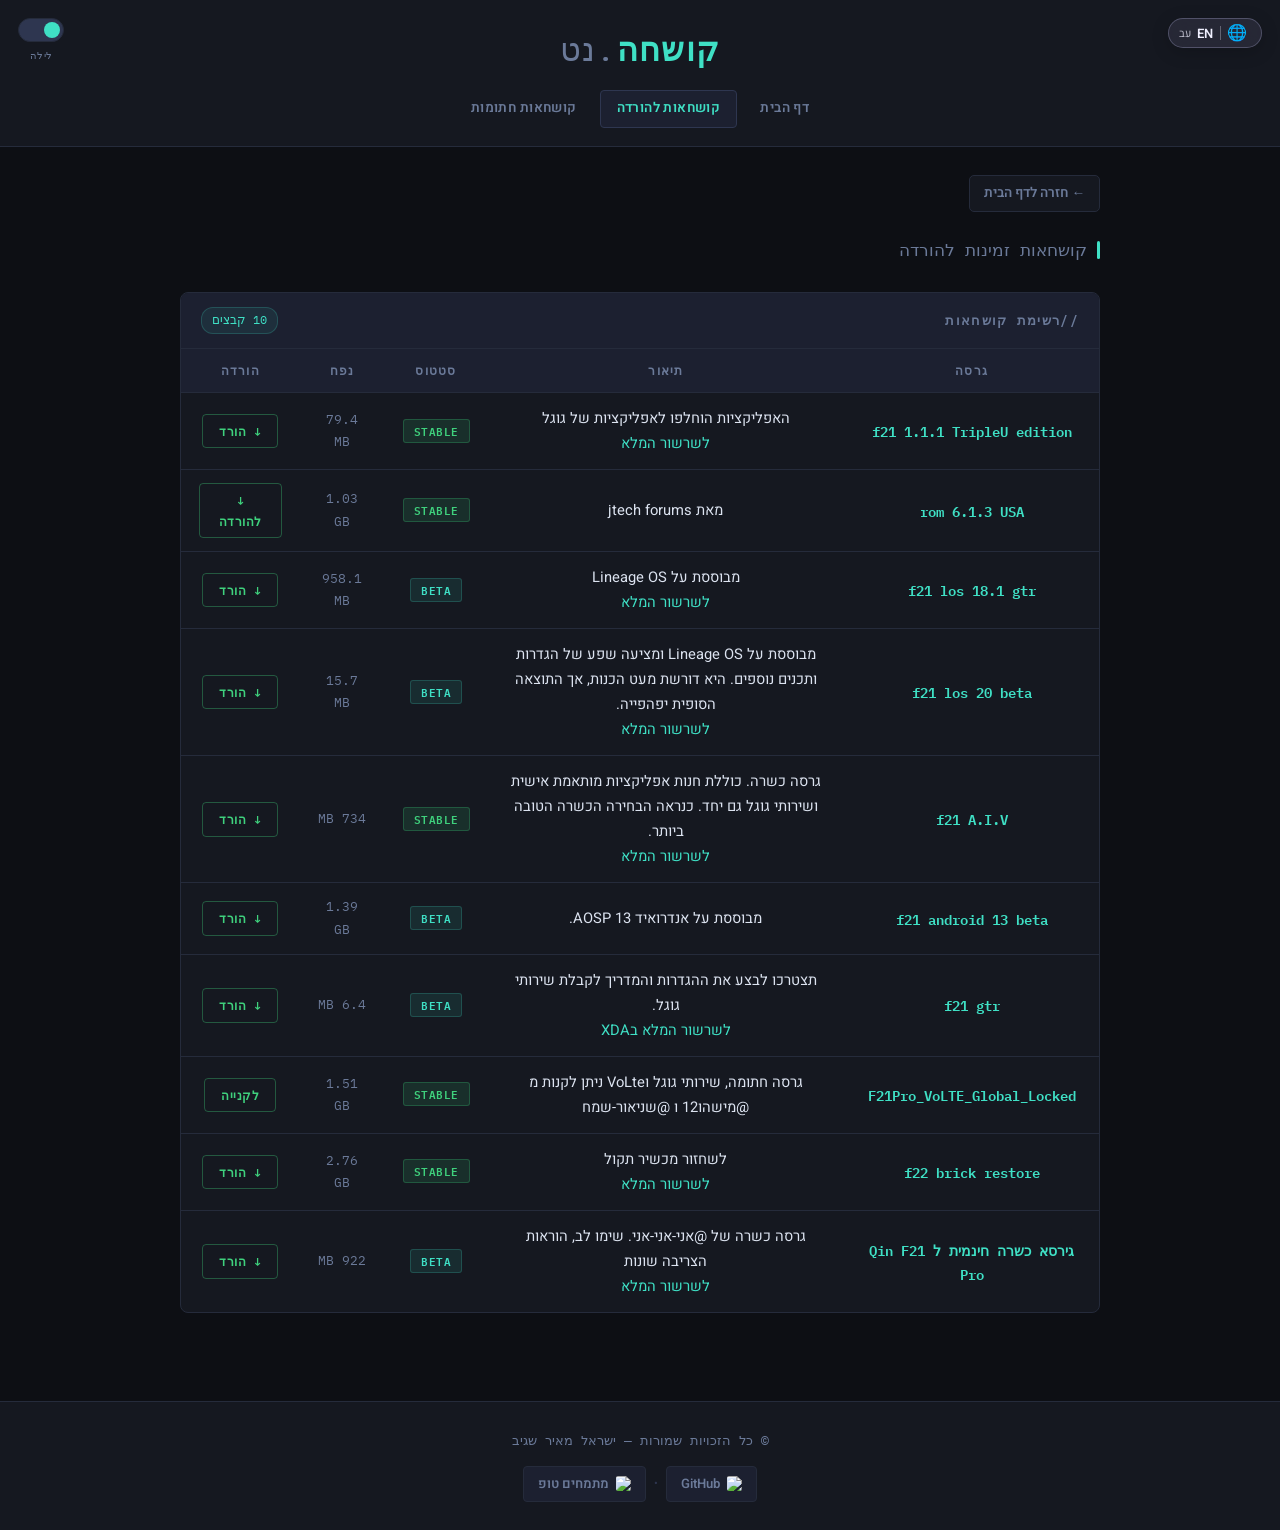
==== commit 4f9dcab0: "Change greeting from 'Hello' to 'Goodbye'" ====
--- a/downloads.html
+++ b/downloads.html
@@ -164,7 +164,7 @@
                     </tr>
                     <tr>
                         <td class="fw-name">rom 6.1.3 USA</td>
-                        <td><span data-he="מאת TripleU@ & @ars18" data-en="F21 Pro USA v6.1.3 - By @TripleU  & @ars18">מאת @TripleU & @ars18</span></td>
+                        <td><span data-he="מאת jtech forums" data-en="F21 Pro USA v6.1.3 - By @TripleU  & @ars18">מאת @TripleU & @ars18</span></td>
                         <td><span class="badge badge-stable">Stable</span></td>
                         <td class="fw-size">1.03 GB</td>
                         <td><a href="https://forums.jtechforums.org/t/rom-f21-pro-usa-v6-1-3-verizon-mms-fixed/4515" class="dl-btn" target="_blank" rel="noopener noreferrer" data-he="↓ להורדה" data-en="↓ Download">↓ הורד</a></td>
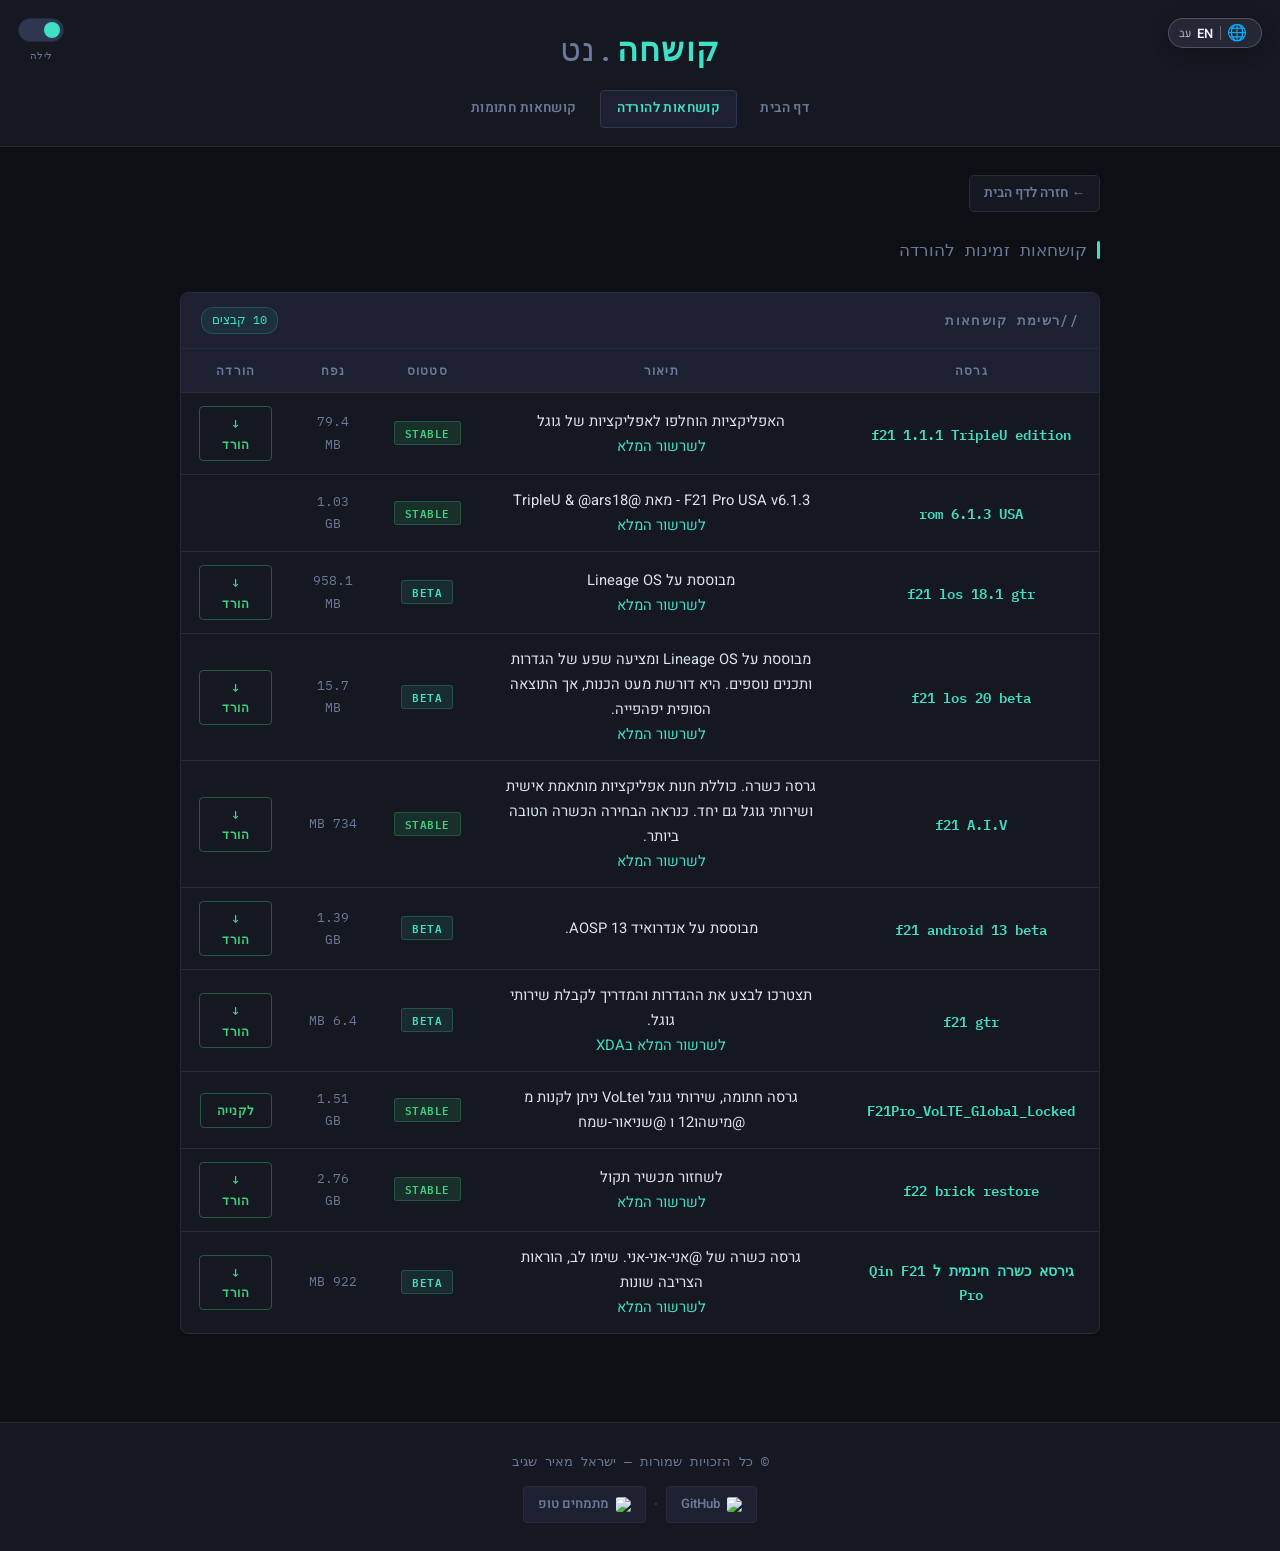
==== commit 65b66408: "Update print statement from 'Hello' to 'Goodbye'" ====
--- a/downloads.html
+++ b/downloads.html
@@ -164,11 +164,11 @@
                     </tr>
                     <tr>
                         <td class="fw-name">rom 6.1.3 USA</td>
-                        <td><span data-he="מאת jtech forums" data-en="F21 Pro USA v6.1.3 - By @TripleU  & @ars18">מאת @TripleU & @ars18</span></td>
+                        <td><span data-he="F21 Pro USA v6.1.3 - מאת @TripleU  & @ars18" data-en="F21 Pro USA v6.1.3 - By @TripleU  & @ars18">F21 Pro USA v6.1.3 - מאת @TripleU  & @ars18</span><br>
+                        <a href="https://forums.jtechforums.org/t/rom-f21-pro-usa-v6-1-3-verizon-mms-fixed/4515" target="_blank" rel="noopener noreferrer" data-he="לשרשור המלא" data-en="Full thread">לשרשור המלא</a>
+                        </td>
                         <td><span class="badge badge-stable">Stable</span></td>
                         <td class="fw-size">1.03 GB</td>
-                        <td><a href="https://forums.jtechforums.org/t/rom-f21-pro-usa-v6-1-3-verizon-mms-fixed/4515" class="dl-btn" target="_blank" rel="noopener noreferrer" data-he="↓ להורדה" data-en="↓ Download">↓ הורד</a></td>
-                    </tr>
                     <tr>
                         <td class="fw-name">f21 los 18.1 gtr</td>
                         <td>
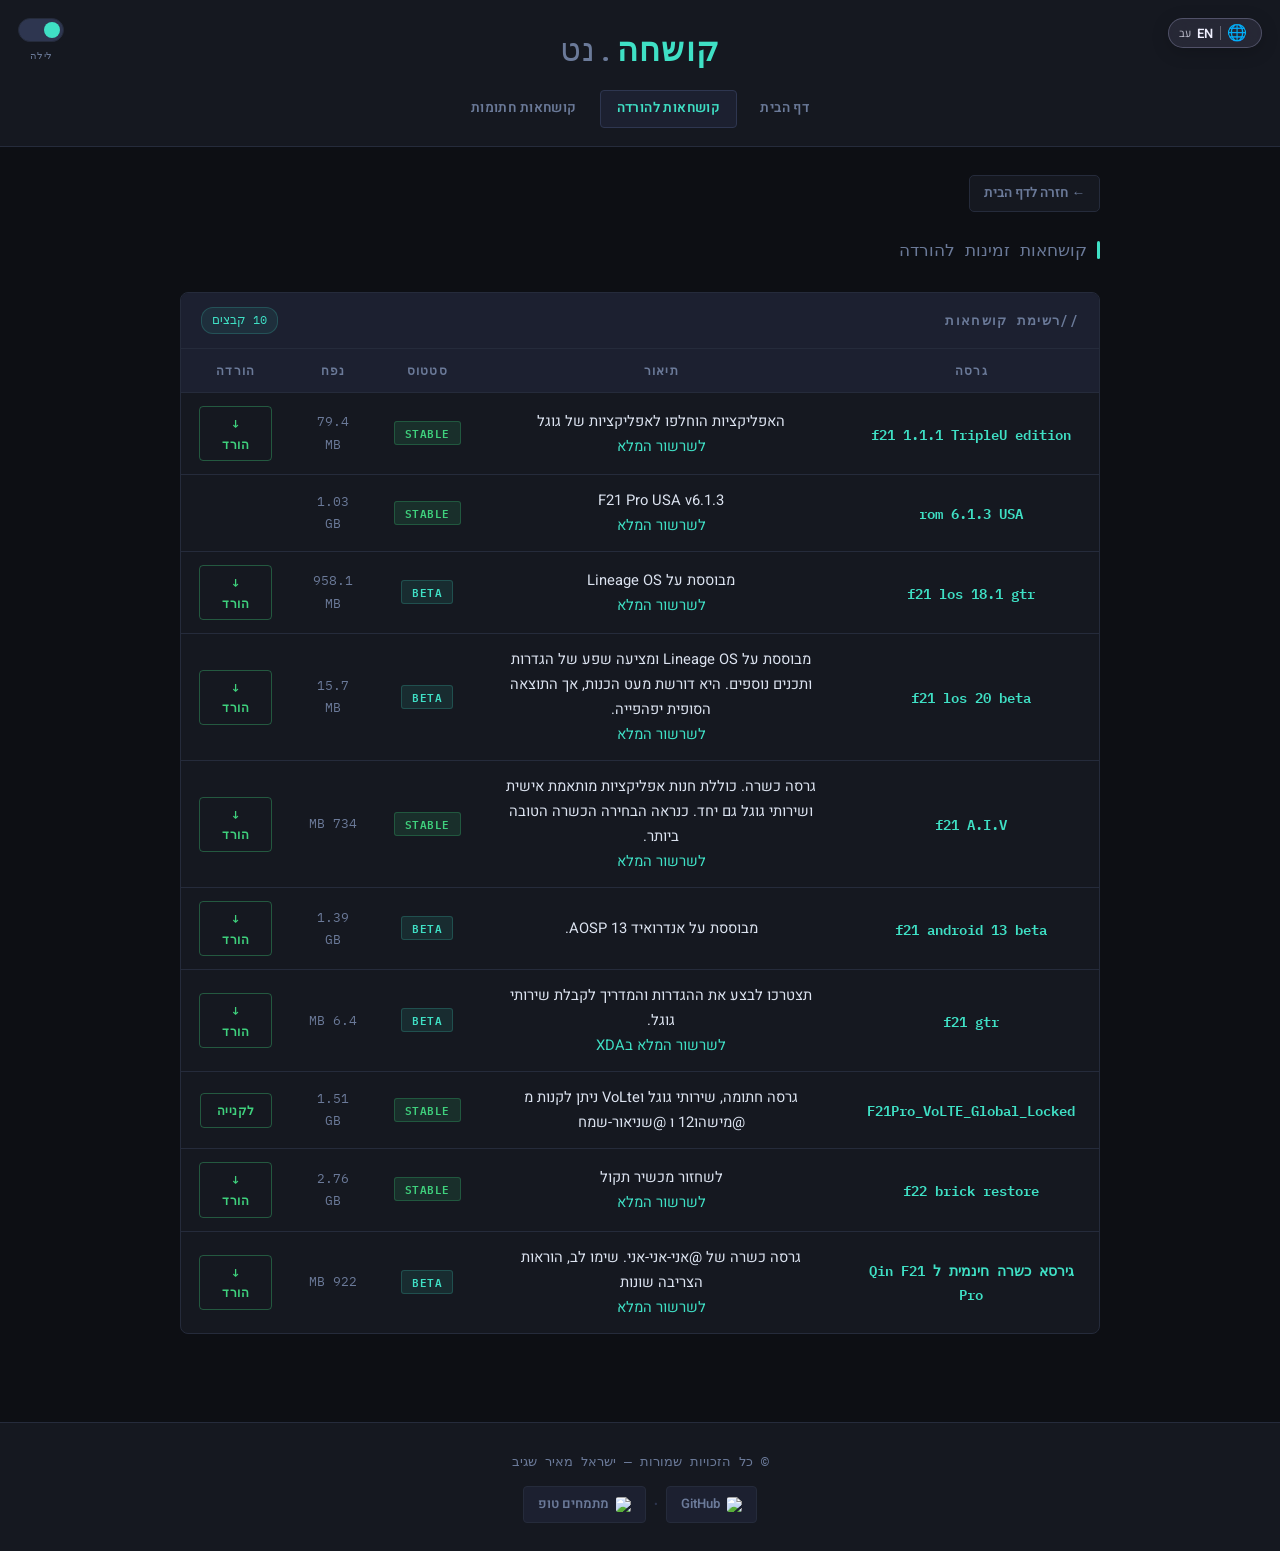
==== commit 9c5b563b: "Update downloads.html" ====
--- a/downloads.html
+++ b/downloads.html
@@ -164,7 +164,7 @@
                     </tr>
                     <tr>
                         <td class="fw-name">rom 6.1.3 USA</td>
-                        <td><span data-he="F21 Pro USA v6.1.3 - מאת @TripleU  & @ars18" data-en="F21 Pro USA v6.1.3 - By @TripleU  & @ars18">F21 Pro USA v6.1.3 - מאת @TripleU  & @ars18</span><br>
+                        <td><span data-he="F21 Pro USA v6.1.3" data-en="F21 Pro USA v6.1.3 - By @TripleU  & @ars18">F21 Pro USA v6.1.3 - מאת @TripleU  & @ars18</span><br>
                         <a href="https://forums.jtechforums.org/t/rom-f21-pro-usa-v6-1-3-verizon-mms-fixed/4515" target="_blank" rel="noopener noreferrer" data-he="לשרשור המלא" data-en="Full thread">לשרשור המלא</a>
                         </td>
                         <td><span class="badge badge-stable">Stable</span></td>
